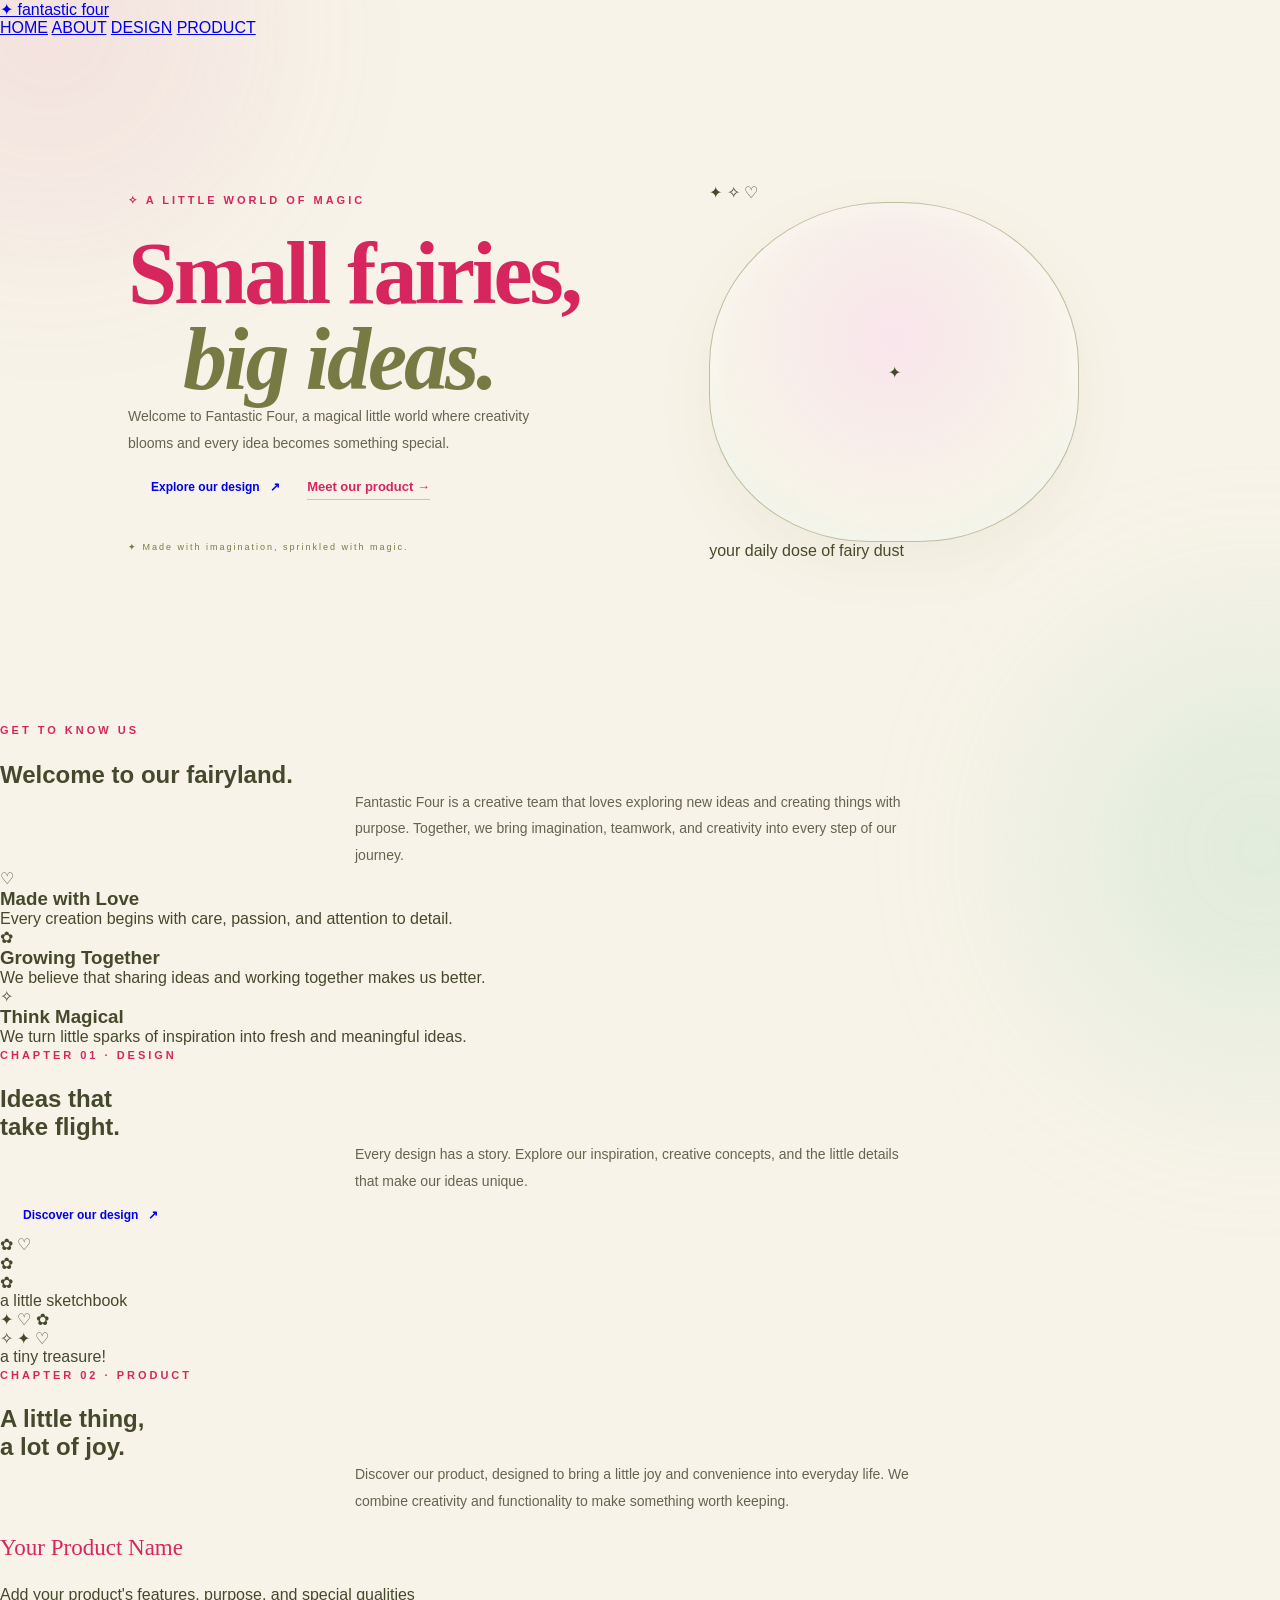
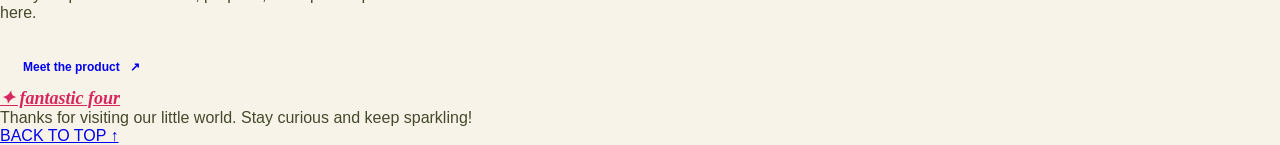
==== index.html @ 1303cf33 "Update index.html" ====
<!DOCTYPE html>
<html lang="en">
<head>
  <meta charset="UTF-8">
  <meta name="viewport" content="width=device-width, initial-scale=1.0">
  <title>Fantastic Four | Home</title>
  <link rel="stylesheet" href="style.css">
</head>
<body>

  <!-- NAVIGATION -->
  <header class="site-header">
    <a class="brand" href="index.html">
      <span class="brand-icon">✦</span>
      fantastic four
    </a>

    <nav class="nav-pills">
      <a class="nav-pill active" href="index.html">HOME</a>
      <a class="nav-pill" href="about.html">ABOUT</a>
      <a class="nav-pill" href="design.html">DESIGN</a>
      <a class="nav-pill" href="product.html">PRODUCT</a>
    </nav>
  </header>

  <main>

    <!-- HOME HERO -->
    <section class="hero section-wrap" id="home">
      <div class="hero-copy">
        <p class="eyebrow">✧ A LITTLE WORLD OF MAGIC</p>

        <h1>Small fairies,<br><span>big ideas.</span></h1>

        <!-- P1: TAGLINE WEBSITE -->
        <p class="hero-description">
          Welcome to Fantastic Four, a magical little world where creativity blooms and every idea becomes something special.
        </p>

        <div class="hero-actions">
          <a class="button button-primary" href="design.html">
            Explore our design <span>↗</span>
          </a>

          <a class="text-link" href="product.html">
            Meet our product →
          </a>
        </div>

        <div class="hero-note">
          <span class="note-sparkle">✦</span>
          Made with imagination, sprinkled with magic.
        </div>
      </div>

      <!-- FAIRY DECORATION -->
      <div class="fairy-stage">
        <span class="floating-star star-a">✦</span>
        <span class="floating-star star-b">✧</span>
        <span class="floating-heart">♡</span>

        <div class="fairy-card">
          <div class="fairy-wings wing-left"></div>
          <div class="fairy-wings wing-right"></div>
          <div class="fairy-hair"></div>

          <div class="fairy-face">
            <span class="eye eye-left"></span>
            <span class="eye eye-right"></span>
            <span class="blush blush-left"></span>
            <span class="blush blush-right"></span>
            <span class="fairy-smile"></span>
          </div>

          <div class="fairy-bangs"></div>
          <div class="fairy-body"></div>
          <div class="fairy-skirt"></div>
          <div class="fairy-legs"></div>
          <div class="fairy-wand"><span>✦</span></div>
        </div>

        <div class="stage-caption">
          <span class="caption-dot"></span>
          your daily dose of fairy dust
        </div>
      </div>
    </section>

    <!-- INTRODUCTION -->
    <section class="intro-section section-wrap">
      <div class="section-heading">
        <p class="eyebrow">GET TO KNOW US</p>
        <h2>Welcome to our <span>fairyland.</span></h2>
      </div>

      <!-- P2: PERKENALAN FANTASTIC FOUR -->
      <p class="section-description">
        Fantastic Four is a creative team that loves exploring new ideas and creating things with purpose. Together, we bring imagination, teamwork, and creativity into every step of our journey.
      </p>

      <div class="value-grid">
        <article class="value-card pink-card">
          <span class="value-icon">♡</span>
          <h3>Made with Love</h3>
          <!-- P3: FILOSOFI LOVE -->
          <p>Every creation begins with care, passion, and attention to detail.</p>
        </article>

        <article class="value-card green-card">
          <span class="value-icon">✿</span>
          <h3>Growing Together</h3>
          <!-- P4: FILOSOFI TEAMWORK -->
          <p>We believe that sharing ideas and working together makes us better.</p>
        </article>

        <article class="value-card olive-card">
          <span class="value-icon">✧</span>
          <h3>Think Magical</h3>
          <!-- P5: FILOSOFI CREATIVITY -->
          <p>We turn little sparks of inspiration into fresh and meaningful ideas.</p>
        </article>
      </div>
    </section>

    <!-- DESIGN PREVIEW -->
    <section class="feature-section section-wrap">
      <div class="feature-copy">
        <p class="eyebrow">CHAPTER 01 · DESIGN</p>
        <h2>Ideas that<br><span>take flight.</span></h2>

        <!-- P6: PENGANTAR DESIGN -->
        <p class="section-description left">
          Every design has a story. Explore our inspiration, creative concepts, and the little details that make our ideas unique.
        </p>

        <a class="button button-outline" href="design.html">
          Discover our design <span>↗</span>
        </a>
      </div>

      <div class="design-art">
        <div class="art-paper">
          <span class="paper-sticker sticker-one">✿</span>
          <span class="paper-sticker sticker-two">♡</span>
          <div class="design-sun"></div>
          <div class="design-flower flower-one">✿</div>
          <div class="design-flower flower-two">✿</div>
          <div class="design-ribbon">a little sketchbook</div>
          <div class="design-lines"><i></i><i></i><i></i></div>
        </div>
      </div>
    </section>

    <!-- PRODUCT PREVIEW -->
    <section class="product-section section-wrap">
      <div class="product-art">
        <div class="product-halo"></div>
        <div class="product-charm">
          <div class="charm-ring"></div>
          <div class="charm-loop"></div>
          <div class="charm-body">
            <span class="charm-star">✦</span>
            <span class="charm-face">♡</span>
            <span class="charm-flower">✿</span>
          </div>
        </div>
        <span class="product-sparkle sparkle-one">✧</span>
        <span class="product-sparkle sparkle-two">✦</span>
        <span class="product-sparkle sparkle-three">♡</span>
        <div class="product-tag">a tiny treasure!</div>
      </div>

      <div class="product-copy">
        <p class="eyebrow">CHAPTER 02 · PRODUCT</p>
        <h2>A little thing,<br><span>a lot of joy.</span></h2>

        <!-- P7: PENGANTAR PRODUK -->
        <p class="section-description left">
          Discover our product, designed to bring a little joy and convenience into everyday life. We combine creativity and functionality to make something worth keeping.
        </p>

        <!-- GANTI DENGAN NAMA PRODUK -->
        <div class="product-name">Your Product Name</div>

        <!-- P8: DESKRIPSI SINGKAT PRODUK -->
        <p class="product-details">
          Add your product's features, purpose, and special qualities here.
        </p>

        <a class="button button-primary" href="product.html">
          Meet the product <span>↗</span>
        </a>
      </div>
    </section>

  </main>

  <!-- FOOTER -->
  <footer class="site-footer">
    <a class="footer-brand" href="index.html">✦ fantastic four</a>

    <!-- P9: KALIMAT PENUTUP -->
    <p>Thanks for visiting our little world. Stay curious and keep sparkling!</p>

    <a class="back-to-top" href="#home">BACK TO TOP ↑</a>
  </footer>

</body>
</html>
---- style.css ----
/* =========================================
   FANTASTIC FOUR - FAIRYCORE WEBSITE
   ========================================= */

/* COLOR PALETTE */

:root {
    --amaranth: #D7265E;
    --thulian-pink: #DE6FA1;
    --brook-green: #ACDCC0;
    --chalk: #F7F3E8;
    --pomelo-olive: #777B43;

    --dark-olive: #45492C;
    --soft-pink: #F9E5EC;
    --white: #FFFCF7;
}


/* RESET */

* {
    margin: 0;
    padding: 0;
    box-sizing: border-box;
}

html {
    scroll-behavior: smooth;
    scroll-padding-top: 25px;
}

body {
    min-height: 100vh;
    background: var(--chalk);
    color: var(--dark-olive);
    font-family: "DM Sans", sans-serif;
    overflow-x: hidden;
    position: relative;
}


/* BACKGROUND */

body::before {
    content: "";
    position: fixed;
    width: 380px;
    height: 380px;
    top: -160px;
    left: -140px;
    border-radius: 50%;
    background: var(--thulian-pink);
    opacity: 0.13;
    filter: blur(100px);
    pointer-events: none;
    z-index: -1;
}

body::after {
    content: "";
    position: fixed;
    width: 400px;
    height: 400px;
    right: -180px;
    bottom: -150px;
    border-radius: 50%;
    background: var(--brook-green);
    opacity: 0.3;
    filter: blur(100px);
    pointer-events: none;
    z-index: -1;
}


/* FLOATING SPARKLES */

.sparkle {
    position: fixed;
    color: var(--thulian-pink);
    pointer-events: none;
    z-index: 0;
    animation: twinkle 3s ease-in-out infinite;
}

.sparkle-1 {
    top: 25%;
    left: 4%;
    font-size: 30px;
}

.sparkle-2 {
    top: 65%;
    right: 5%;
    font-size: 24px;
    animation-delay: 1s;
}

.sparkle-3 {
    top: 15%;
    right: 12%;
    font-size: 19px;
    animation-delay: 1.5s;
}

.sparkle-4 {
    bottom: 12%;
    left: 8%;
    font-size: 25px;
    animation-delay: 0.5s;
}

@keyframes twinkle {
    0%, 100% {
        opacity: 0.4;
        transform: scale(0.85) rotate(0deg);
    }

    50% {
        opacity: 1;
        transform: scale(1.15) rotate(15deg);
    }
}


/* NAVIGATION BAR */

.navbar {
    position: relative;
    z-index: 5;
    display: flex;
    align-items: center;
    justify-content: space-between;
    gap: 25px;
    padding: 25px 7%;
}

.logo {
    display: flex;
    align-items: center;
    gap: 9px;
    color: var(--amaranth);
    text-decoration: none;
    font-family: "Playfair Display", serif;
    font-size: 22px;
    font-weight: 700;
    font-style: italic;
    white-space: nowrap;
}

.logo-fairy {
    font-size: 29px;
    transition: transform 0.3s ease;
}

.logo:hover .logo-fairy {
    transform: translateY(-4px) rotate(-10deg);
}

.logo-star {
    color: var(--pomelo-olive);
    font-size: 14px;
}

.nav-menu {
    display: flex;
    align-items: center;
    justify-content: center;
    gap: 5px;
    padding: 6px;
    border: 1px solid #777B4370;
    border-radius: 100px;
    background: #FFFCF7CC;
    backdrop-filter: blur(12px);
}

.nav-btn {
    padding: 11px 22px;
    border-radius: 100px;
    text-decoration: none;
    color: var(--dark-olive);
    font-size: 13px;
    font-weight: 500;
    transition: all 0.3s ease;
}

.nav-btn:hover,
.nav-btn.active {
    color: var(--white);
    background: var(--amaranth);
    box-shadow: 0 5px 15px #D7265E25;
}


/* HOME HERO */

.hero {
    min-height: 76vh;
    display: grid;
    grid-template-columns: 1.1fr 0.9fr;
    align-items: center;
    gap: 40px;
    padding: 65px 10% 80px;
    position: relative;
    z-index: 1;
}

.hero-content {
    max-width: 590px;
    animation: fade-up 0.9s ease both;
}

@keyframes fade-up {
    from {
        opacity: 0;
        transform: translateY(20px);
    }

    to {
        opacity: 1;
        transform: translateY(0);
    }
}

.eyebrow {
    color: var(--amaranth);
    font-size: 11px;
    font-weight: 600;
    letter-spacing: 3px;
    line-height: 1.8;
    margin-bottom: 20px;
}

.hero h1 {
    font-family: "Playfair Display", serif;
    font-size: clamp(48px, 7vw, 88px);
    line-height: 0.98;
    letter-spacing: -3px;
    font-weight: 700;
    color: var(--amaranth);
}

.hero h1 span {
    display: block;
    color: var(--pomelo-olive);
    font-style: italic;
    margin-left: 55px;
}

.divider {
    display: flex;
    align-items: center;
    gap: 12px;
    color: var(--thulian-pink);
    margin: 25px 0 20px;
    font-size: 20px;
}

.divider span {
    color: #777B4360;
    font-size: 13px;
}

.hero-description {
    max-width: 410px;
    font-size: 14px;
    line-height: 1.9;
    color: #66634F;
}

.hero-buttons {
    display: flex;
    flex-wrap: wrap;
    gap: 12px;
    margin-top: 27px;
}

.button {
    display: inline-flex;
    align-items: center;
    justify-content: center;
    gap: 10px;
    padding: 13px 23px;
    border-radius: 100px;
    text-decoration: none;
    font-size: 12px;
    font-weight: 600;
    transition: all 0.3s ease;
}

.button:hover {
    transform: translateY(-3px);
}

.primary {
    background: var(--amaranth);
    color: white;
    box-shadow: 0 6px 18px #D7265E20;
}

.primary:hover {
    background: #B91E4E;
    box-shadow: 0 8px 22px #D7265E35;
}

.secondary {
    border: 1px solid var(--pomelo-olive);
    color: var(--pomelo-olive);
    background: #FFFFFF70;
}

.secondary:hover {
    background: var(--brook-green);
    border-color: var(--brook-green);
}

.hero-note {
    margin-top: 35px;
    color: var(--pomelo-olive);
    font-size: 9px;
    letter-spacing: 2px;
}


/* FAIRY ART CARD */

.hero-art {
    display: flex;
    align-items: center;
    justify-content: center;
    min-height: 400px;
    position: relative;
    animation: fade-up 1.2s ease both;
}

.fairy-card {
    width: min(100%, 370px);
    min-height: 340px;
    position: relative;
    display: flex;
    flex-direction: column;
    align-items: center;
    justify-content: center;
    border-radius: 48% 48% 43% 43%;
    border: 1px solid #777B4370;
    background:
        radial-gradient(
            circle at 50% 40%,
            #F9E5EC 0%,
            #F7F3E8 65%,
            #ACDCC055 100%
        );
    box-shadow:
        0 20px 60px #777B4310,
        inset 0 0 30px #FFFFFF80;
}

.orbit {
    position: absolute;
    border: 1px solid #DE6FA170;
    border-radius: 50%;
    pointer-events: none;
}

.orbit-1 {
    width: 390px;
    height: 390px;
    transform: rotate(-25deg);
}

.orbit-2 {
    width: 320px;
    height: 410px;
    transform: rotate(35deg);
    border-color: #777B4350;
}

.fairy-character {
    font-size: clamp(95px, 13vw, 145px);
    line-height: 1.4;
    filter: drop-shadow(0 10px 12px #D7265E20);
    animation: float 4s ease-in-out infinite;
    z-index: 1;
}

@keyframes float {
    0%, 100% {
        transform: translateY(0) rotate(-3deg);
    }

    50% {
        transform: translateY(-12px) rotate(3deg);
    }
}

.art-star {
    position: absolute;
    color: var(--amaranth);
}

.star-1 {
    top: 20%;
    left: 20%;
    font-size: 30px;
}

.star-2 {
    top: 25%;
    right: 18%;
    font-size: 24px;
}

.star-3 {
    bottom: 29%;
    right: 20%;
    font-size: 18px;
}

.art-caption {
    margin-top: 4px;
    font-size: 9px;
    letter-spacing: 3px;
    color: var(--pomelo-olive);
}

.emblem-caption {
    font-family: "Playfair Display", serif;
}

.floating-tag {
    position: absolute;
    z-index: 2;
    padding: 12px 17px;
    border-radius: 100px;
    background: var(--white);
    border: 1px solid #777B4330;
    color: var(--pomelo-olive);
    font-size: 11px;
    box-shadow: 0 8px 24px #777B4310;
}

.tag-1 {
    top: 13%;
    right: -1%;
    transform: rotate(6deg);
}

.tag-2 {
    bottom: 12%;
    left: -2%;
    transform: rotate(-5deg);
}


/* WELCOME SECTION */

.welcome-section {
    max-width: 800px;
    margin: 0 auto;
    padding: 60px 25px 100px;
    text-align: center;
    position: relative;
    z-index: 1;
}

.welcome-section .eyebrow {
    margin-bottom: 12px;
}

.welcome-section h2,
.popup-card h2 {
    font-family: "Playfair Display", serif;
    font-size: clamp(30px, 5vw, 43px);
    line-height: 1.25;
    color: var(--dark-olive);
    margin-bottom: 18px;
}

.welcome-section h2 span,
.popup-card h2 span {
    color: var(--amaranth);
    font-style: italic;
}

.section-description {
    max-width: 570px;
    margin: 0 auto;
    color: #66634F;
    font-size: 14px;
    line-height: 1.9;
}

.text-link {
    display: inline-block;
    margin-top: 23px;
    text-decoration: none;
    color: var(--amaranth);
    font-size: 13px;
    font-weight: 600;
    border-bottom: 1px solid #D7265E50;
    padding-bottom: 5px;
}


/* POPUP OVERLAY */

.popup {
    position: fixed;
    inset: 0;
    z-index: 20;
    display: flex;
    justify-content: center;
    align-items: center;
    padding: 20px;
    overflow-y: auto;

    background: #45492C80;
    backdrop-filter: blur(8px);

    opacity: 0;
    visibility: hidden;
    pointer-events: none;

    transition:
        opacity 0.3s ease,
        visibility 0.3s ease;
}

.popup:target {
    opacity: 1;
    visibility: visible;
    pointer-events: auto;
}

.popup-card {
    width: 100%;
    max-width: 550px;
    max-height: 88vh;
    overflow-y: auto;

    padding: 38px;
    position: relative;
    text-align: center;

    border-radius: 25px;
    border: 1px solid #D7265E70;

    background:
        radial-gradient(
            circle at top right,
            #F9E5EC,
            transparent 55%
        ),
        var(--chalk);

    box-shadow: 0 25px 80px #00000020;

    transform: translateY(20px) scale(0.97);
    transition: transform 0.3s ease;
}

.popup:target .popup-card {
    transform: translateY(0) scale(1);
}

.close-btn {
    position: sticky;
    float: right;
    top: 0;
    margin-top: -10px;
    margin-right: -10px;
    width: 35px;
    height: 35px;
    display: grid;
    place-items: center;

    border-radius: 50%;
    background: #FFFFFFB0;
    color: var(--amaranth);
    text-decoration: none;
    font-size: 25px;
    line-height: 1;
}

.close-btn:hover {
    background: var(--amaranth);
    color: white;
}

.popup-decoration {
    clear: both;
    color: var(--thulian-pink);
    font-size: 25px;
    margin-bottom: 18px;
}

.popup-card .eyebrow {
    margin-bottom: 10px;
    font-size: 10px;
}

.popup-card h2 {
    margin-bottom: 15px;
}

.popup-description {
    max-width: 420px;
    margin: 0 auto 25px;
    color: #66634F;
    font-size: 13px;
    line-height: 1.9;
}


/* IMAGE PLACEHOLDERS */

.image-placeholder,
.product-image {
    min-height: 180px;
    display: flex;
    flex-direction: column;
    align-items: center;
    justify-content: center;
    gap: 8px;

    margin: 22px 0;
    padding: 25px;

    border: 1px dashed #777B4380;
    border-radius: 18px;

    background:
        radial-gradient(
            circle at 50% 40%,
            #F9E5EC,
            #ACDCC055
        );

    color: var(--pomelo-olive);
}

.image-placeholder > span {
    font-size: 45px;
}

.image-placeholder p,
.product-image p {
    font-size: 13px;
    font-weight: 600;
}

.image-placeholder small,
.product-image small {
    max-width: 300px;
    font-size: 11px;
    line-height: 1.7;
}

.product-image {
    background:
        radial-gradient(
            circle at 50% 40%,
            #F9E5EC,
            #FFFFFF80
        );
    border-color: #DE6FA180;
}

.product-emoji {
    font-size: 65px;
}


/* DESIGN DESCRIPTION CARD */

.info-card {
    padding: 20px;
    border-radius: 16px;
    background: #ACDCC040;
    border: 1px solid #ACDCC080;
    text-align: left;
    margin-bottom: 25px;
}

.info-card h3 {
    color: var(--pomelo-olive);
    font-family: "Playfair Display", serif;
    font-size: 19px;
    margin-bottom: 10px;
}

.info-card p {
    color: #66634F;
    font-size: 13px;
    line-height: 1.9;
}

.back-button {
    margin-top: 5px;
}


/* PRODUCT DETAILS */

.product-popup {
    border-color: #777B4370;
}

.product-name {
    font-family: "Playfair Display", serif;
    color: var(--amaranth);
    font-size: 23px;
    margin: 20px 0 10px;
}

.product-description {
    max-width: 420px;
    margin: 0 auto 25px;
    color: #66634F;
    font-size: 13px;
    line-height: 1.9;
}

.product-details {
    display: grid;
    grid-template-columns: repeat(3, 1fr);
    gap: 10px;
    margin: 25px 0;
}

.product-details > div {
    padding: 15px 8px;
    background: #ACDCC040;
    border-radius: 14px;
}

.product-details span {
    color: var(--amaranth);
    font-size: 22px;
}

.product-details p {
    margin-top: 8px;
    font-size: 10px;
    color: var(--dark-olive);
}


/* FOOTER */

.footer {
    position: relative;
    z-index: 1;
    border-top: 1px solid #777B4330;
    padding: 28px 20px;
    text-align: center;
    background: #FFFCF750;
}

.footer-brand {
    font-family: "Playfair Display", serif;
    font-weight: 700;
    font-style: italic;
    color: var(--amaranth);
    font-size: 18px;
}

.footer > p {
    color: var(--pomelo-olive);
    font-size: 12px;
    margin-top: 8px;
}

.copyright {
    display: block;
    margin-top: 18px;
    color: #777B43A0;
    font-size: 9px;
    letter-spacing: 1.5px;
}


/* RESPONSIVE FOR MOBILE */

@media (max-width: 850px) {
    .navbar {
        flex-direction: column;
        padding: 22px 5%;
        gap: 20px;
    }

    .nav-menu {
        max-width: 100%;
    }

    .nav-btn {
        padding: 10px 17px;
        font-size: 12px;
    }

    .hero {
        grid-template-columns: 1fr;
        padding: 45px 7% 65px;
        gap: 20px;
    }

    .hero-content {
        margin: 0 auto;
        text-align: center;
    }

    .hero h1 span {
        margin-left: 0;
    }

    .divider,
    .hero-buttons {
        justify-content: center;
    }

    .hero-description {
        margin: 0 auto;
    }

    .hero-note {
        font-size: 8px;
    }

    .hero-art {
        min-height: 380px;
        margin-top: 10px;
    }

    .fairy-card {
        width: 300px;
        min-height: 300px;
    }

    .orbit-1 {
        width: 320px;
        height: 320px;
    }

    .orbit-2 {
        width: 260px;
        height: 350px;
    }

    .tag-1 {
        right: 0;
    }

    .tag-2 {
        left: 0;
    }
}

@media (max-width: 480px) {
    .logo {
        font-size: 20px;
    }

    .nav-menu {
        gap: 0;
        padding: 5px;
    }

    .nav-btn {
        padding: 10px 14px;
        font-size: 11px;
    }

    .hero {
        padding-top: 35px;
    }

    .hero h1 {
        font-size: 48px;
        letter-spacing: -2px;
    }

    .hero-description {
        font-size: 13px;
    }

    .hero-art {
        min-height: 330px;
    }

    .fairy-card {
        width: 255px;
        min-height: 265px;
    }

    .orbit-1 {
        width: 275px;
        height: 275px;
    }

    .orbit-2 {
        width: 225px;
        height: 310px;
    }

    .fairy-character {
        font-size: 100px;
    }

    .floating-tag {
        font-size: 9px;
        padding: 10px 12px;
    }

    .welcome-section {
        padding: 45px 22px 70px;
    }

    .popup {
        padding: 12px;
    }

    .popup-card {
        padding: 30px 20px;
        border-radius: 20px;
    }

    .popup-card h2 {
        font-size: 30px;
    }

    .product-details {
        gap: 6px;
    }

    .product-details p {
        font-size: 9px;
    }
}

@media (prefers-reduced-motion: reduce) {
    *,
    *::before,
    *::after {
        animation-duration: 0.01ms !important;
        animation-iteration-count: 1 !important;
        scroll-behavior: auto !important;
        transition-duration: 0.01ms !important;
    }
}
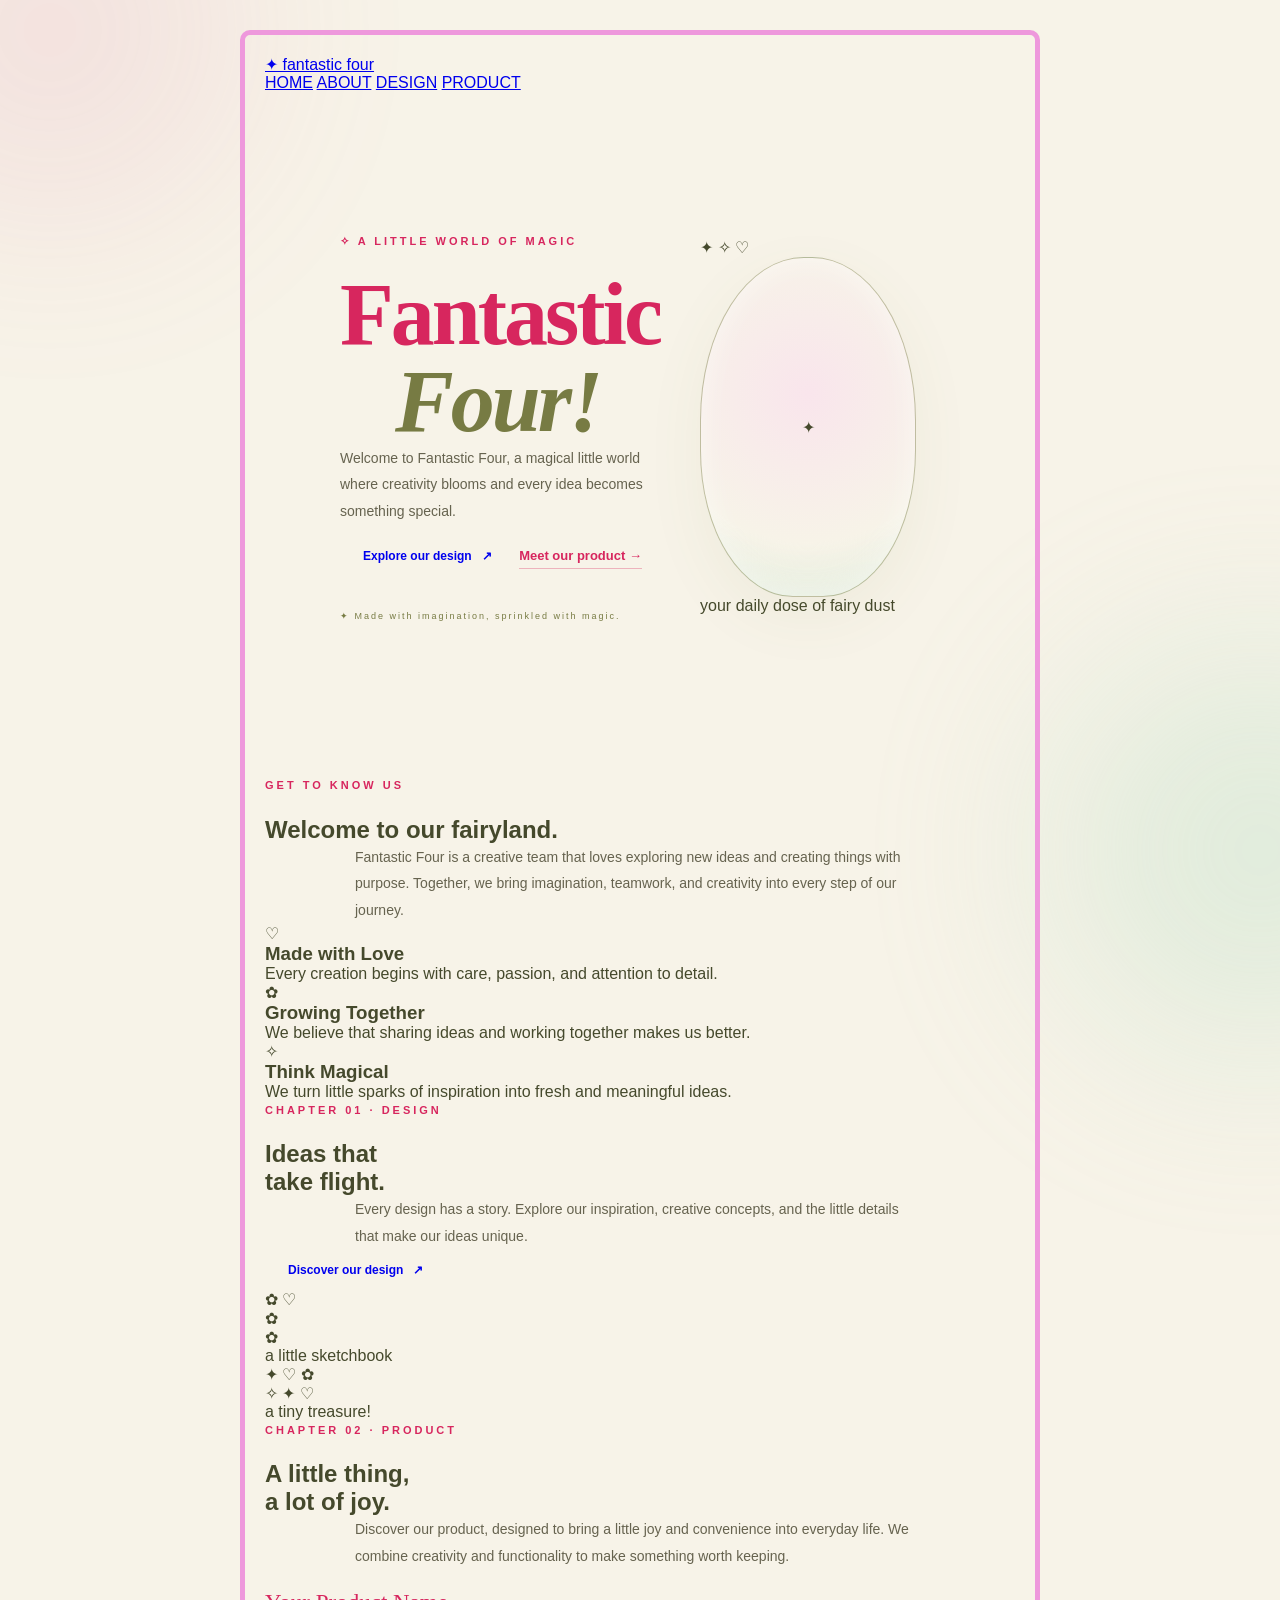
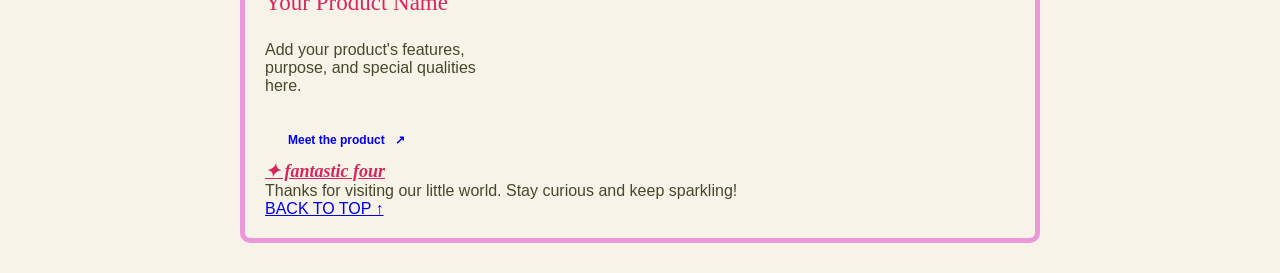
==== commit 1039b6f3: "Update index.html" ====
--- a/index.html
+++ b/index.html
@@ -3,9 +3,9 @@
 <head>
   <meta charset="UTF-8">
   <meta name="viewport" content="width=device-width, initial-scale=1.0">
-  <title>Fantastic Four | Home</title>
   <link rel="stylesheet" href="style.css">
 </head>
+  <div class="container">
 <body>
 
   <!-- NAVIGATION -->
@@ -30,7 +30,7 @@
       <div class="hero-copy">
         <p class="eyebrow">✧ A LITTLE WORLD OF MAGIC</p>
 
-        <h1>Small fairies,<br><span>big ideas.</span></h1>
+        <h1>Fantastic<br><span>Four!</span></h1>
 
         <!-- P1: TAGLINE WEBSITE -->
         <p class="hero-description">
@@ -206,4 +206,5 @@
   </footer>
 
 </body>
+  </div>
 </html>
--- a/style.css
+++ b/style.css
@@ -71,7 +71,13 @@
     pointer-events: none;
     z-index: -1;
 }
-
+.container{
+   max-width: 800px;
+   margin: 30px auto;
+   border: 5px solid #EE98DC;
+   border-radius: 10px;
+   padding: 20px;
+}
 
 /* FLOATING SPARKLES */
 
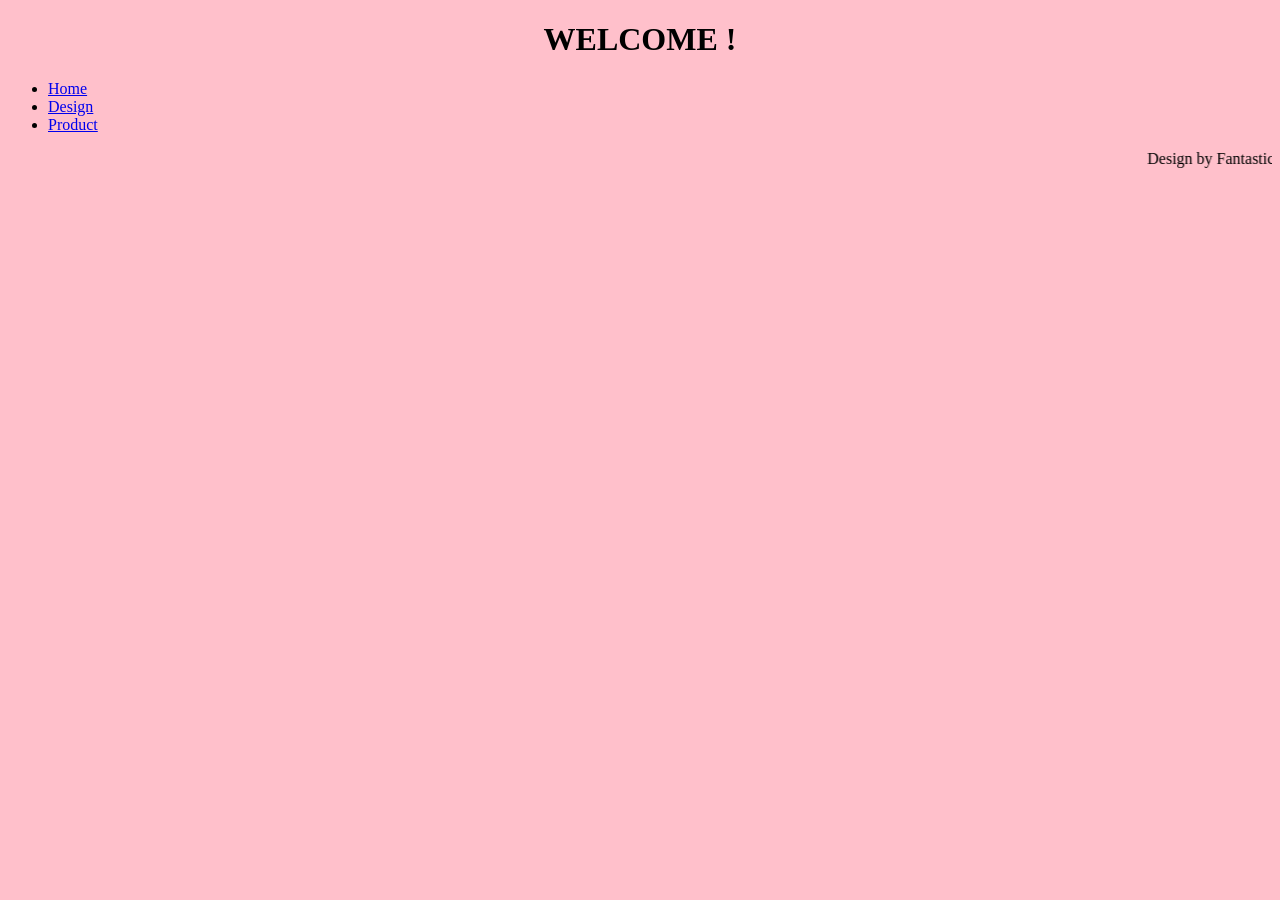
==== commit 7b16a69a: "Update index.html" ====
--- a/index.html
+++ b/index.html
@@ -1,210 +1,20 @@
 <!DOCTYPE html>
 <html lang="en">
-<head>
-  <meta charset="UTF-8">
-  <meta name="viewport" content="width=device-width, initial-scale=1.0">
-  <link rel="stylesheet" href="style.css">
-</head>
-  <div class="container">
-<body>
+  <head>
+    <meta charset="UTF-8">
+    <link rel="stylesheet" href="./style.css">
+    <meta name="viewport" content="width=device-width, initial-scale=1.0">
+    <title>Pen</title>
+  </head>
+  <body>
+    <h1> WELCOME ! </h1>
+     <ul>
+      <li><a href="index.html">Home</a></li>
+       <li><a href="design.html">Design</a></li>
+       <li><a href="about.html">Product</a></li>
+    </ul>
+  
 
-  <!-- NAVIGATION -->
-  <header class="site-header">
-    <a class="brand" href="index.html">
-      <span class="brand-icon">✦</span>
-      fantastic four
-    </a>
-
-    <nav class="nav-pills">
-      <a class="nav-pill active" href="index.html">HOME</a>
-      <a class="nav-pill" href="about.html">ABOUT</a>
-      <a class="nav-pill" href="design.html">DESIGN</a>
-      <a class="nav-pill" href="product.html">PRODUCT</a>
-    </nav>
-  </header>
-
-  <main>
-
-    <!-- HOME HERO -->
-    <section class="hero section-wrap" id="home">
-      <div class="hero-copy">
-        <p class="eyebrow">✧ A LITTLE WORLD OF MAGIC</p>
-
-        <h1>Fantastic<br><span>Four!</span></h1>
-
-        <!-- P1: TAGLINE WEBSITE -->
-        <p class="hero-description">
-          Welcome to Fantastic Four, a magical little world where creativity blooms and every idea becomes something special.
-        </p>
-
-        <div class="hero-actions">
-          <a class="button button-primary" href="design.html">
-            Explore our design <span>↗</span>
-          </a>
-
-          <a class="text-link" href="product.html">
-            Meet our product →
-          </a>
-        </div>
-
-        <div class="hero-note">
-          <span class="note-sparkle">✦</span>
-          Made with imagination, sprinkled with magic.
-        </div>
-      </div>
-
-      <!-- FAIRY DECORATION -->
-      <div class="fairy-stage">
-        <span class="floating-star star-a">✦</span>
-        <span class="floating-star star-b">✧</span>
-        <span class="floating-heart">♡</span>
-
-        <div class="fairy-card">
-          <div class="fairy-wings wing-left"></div>
-          <div class="fairy-wings wing-right"></div>
-          <div class="fairy-hair"></div>
-
-          <div class="fairy-face">
-            <span class="eye eye-left"></span>
-            <span class="eye eye-right"></span>
-            <span class="blush blush-left"></span>
-            <span class="blush blush-right"></span>
-            <span class="fairy-smile"></span>
-          </div>
-
-          <div class="fairy-bangs"></div>
-          <div class="fairy-body"></div>
-          <div class="fairy-skirt"></div>
-          <div class="fairy-legs"></div>
-          <div class="fairy-wand"><span>✦</span></div>
-        </div>
-
-        <div class="stage-caption">
-          <span class="caption-dot"></span>
-          your daily dose of fairy dust
-        </div>
-      </div>
-    </section>
-
-    <!-- INTRODUCTION -->
-    <section class="intro-section section-wrap">
-      <div class="section-heading">
-        <p class="eyebrow">GET TO KNOW US</p>
-        <h2>Welcome to our <span>fairyland.</span></h2>
-      </div>
-
-      <!-- P2: PERKENALAN FANTASTIC FOUR -->
-      <p class="section-description">
-        Fantastic Four is a creative team that loves exploring new ideas and creating things with purpose. Together, we bring imagination, teamwork, and creativity into every step of our journey.
-      </p>
-
-      <div class="value-grid">
-        <article class="value-card pink-card">
-          <span class="value-icon">♡</span>
-          <h3>Made with Love</h3>
-          <!-- P3: FILOSOFI LOVE -->
-          <p>Every creation begins with care, passion, and attention to detail.</p>
-        </article>
-
-        <article class="value-card green-card">
-          <span class="value-icon">✿</span>
-          <h3>Growing Together</h3>
-          <!-- P4: FILOSOFI TEAMWORK -->
-          <p>We believe that sharing ideas and working together makes us better.</p>
-        </article>
-
-        <article class="value-card olive-card">
-          <span class="value-icon">✧</span>
-          <h3>Think Magical</h3>
-          <!-- P5: FILOSOFI CREATIVITY -->
-          <p>We turn little sparks of inspiration into fresh and meaningful ideas.</p>
-        </article>
-      </div>
-    </section>
-
-    <!-- DESIGN PREVIEW -->
-    <section class="feature-section section-wrap">
-      <div class="feature-copy">
-        <p class="eyebrow">CHAPTER 01 · DESIGN</p>
-        <h2>Ideas that<br><span>take flight.</span></h2>
-
-        <!-- P6: PENGANTAR DESIGN -->
-        <p class="section-description left">
-          Every design has a story. Explore our inspiration, creative concepts, and the little details that make our ideas unique.
-        </p>
-
-        <a class="button button-outline" href="design.html">
-          Discover our design <span>↗</span>
-        </a>
-      </div>
-
-      <div class="design-art">
-        <div class="art-paper">
-          <span class="paper-sticker sticker-one">✿</span>
-          <span class="paper-sticker sticker-two">♡</span>
-          <div class="design-sun"></div>
-          <div class="design-flower flower-one">✿</div>
-          <div class="design-flower flower-two">✿</div>
-          <div class="design-ribbon">a little sketchbook</div>
-          <div class="design-lines"><i></i><i></i><i></i></div>
-        </div>
-      </div>
-    </section>
-
-    <!-- PRODUCT PREVIEW -->
-    <section class="product-section section-wrap">
-      <div class="product-art">
-        <div class="product-halo"></div>
-        <div class="product-charm">
-          <div class="charm-ring"></div>
-          <div class="charm-loop"></div>
-          <div class="charm-body">
-            <span class="charm-star">✦</span>
-            <span class="charm-face">♡</span>
-            <span class="charm-flower">✿</span>
-          </div>
-        </div>
-        <span class="product-sparkle sparkle-one">✧</span>
-        <span class="product-sparkle sparkle-two">✦</span>
-        <span class="product-sparkle sparkle-three">♡</span>
-        <div class="product-tag">a tiny treasure!</div>
-      </div>
-
-      <div class="product-copy">
-        <p class="eyebrow">CHAPTER 02 · PRODUCT</p>
-        <h2>A little thing,<br><span>a lot of joy.</span></h2>
-
-        <!-- P7: PENGANTAR PRODUK -->
-        <p class="section-description left">
-          Discover our product, designed to bring a little joy and convenience into everyday life. We combine creativity and functionality to make something worth keeping.
-        </p>
-
-        <!-- GANTI DENGAN NAMA PRODUK -->
-        <div class="product-name">Your Product Name</div>
-
-        <!-- P8: DESKRIPSI SINGKAT PRODUK -->
-        <p class="product-details">
-          Add your product's features, purpose, and special qualities here.
-        </p>
-
-        <a class="button button-primary" href="product.html">
-          Meet the product <span>↗</span>
-        </a>
-      </div>
-    </section>
-
-  </main>
-
-  <!-- FOOTER -->
-  <footer class="site-footer">
-    <a class="footer-brand" href="index.html">✦ fantastic four</a>
-
-    <!-- P9: KALIMAT PENUTUP -->
-    <p>Thanks for visiting our little world. Stay curious and keep sparkling!</p>
-
-    <a class="back-to-top" href="#home">BACK TO TOP ↑</a>
-  </footer>
-
-</body>
-  </div>
+    <marquee>Design by FantasticFour</marquee>
+  </body>
 </html>
--- a/style.css
+++ b/style.css
@@ -1,955 +1,15 @@
-/* =========================================
-   FANTASTIC FOUR - FAIRYCORE WEBSITE
-   ========================================= */
+ul{list-style-type-none;
+  }
 
-/* COLOR PALETTE */
-
-:root {
-    --amaranth: #D7265E;
-    --thulian-pink: #DE6FA1;
-    --brook-green: #ACDCC0;
-    --chalk: #F7F3E8;
-    --pomelo-olive: #777B43;
-
-    --dark-olive: #45492C;
-    --soft-pink: #F9E5EC;
-    --white: #FFFCF7;
-}
-
-
-/* RESET */
-
-* {
-    margin: 0;
-    padding: 0;
-    box-sizing: border-box;
-}
-
-html {
-    scroll-behavior: smooth;
-    scroll-padding-top: 25px;
-}
-
-body {
-    min-height: 100vh;
-    background: var(--chalk);
-    color: var(--dark-olive);
-    font-family: "DM Sans", sans-serif;
-    overflow-x: hidden;
-    position: relative;
-}
-
-
-/* BACKGROUND */
-
-body::before {
-    content: "";
-    position: fixed;
-    width: 380px;
-    height: 380px;
-    top: -160px;
-    left: -140px;
-    border-radius: 50%;
-    background: var(--thulian-pink);
-    opacity: 0.13;
-    filter: blur(100px);
-    pointer-events: none;
-    z-index: -1;
-}
-
-body::after {
-    content: "";
-    position: fixed;
-    width: 400px;
-    height: 400px;
-    right: -180px;
-    bottom: -150px;
-    border-radius: 50%;
-    background: var(--brook-green);
-    opacity: 0.3;
-    filter: blur(100px);
-    pointer-events: none;
-    z-index: -1;
-}
-.container{
-   max-width: 800px;
-   margin: 30px auto;
-   border: 5px solid #EE98DC;
-   border-radius: 10px;
-   padding: 20px;
-}
-
-/* FLOATING SPARKLES */
-
-.sparkle {
-    position: fixed;
-    color: var(--thulian-pink);
-    pointer-events: none;
-    z-index: 0;
-    animation: twinkle 3s ease-in-out infinite;
-}
-
-.sparkle-1 {
-    top: 25%;
-    left: 4%;
-    font-size: 30px;
-}
-
-.sparkle-2 {
-    top: 65%;
-    right: 5%;
-    font-size: 24px;
-    animation-delay: 1s;
-}
-
-.sparkle-3 {
-    top: 15%;
-    right: 12%;
-    font-size: 19px;
-    animation-delay: 1.5s;
-}
-
-.sparkle-4 {
-    bottom: 12%;
-    left: 8%;
-    font-size: 25px;
-    animation-delay: 0.5s;
-}
-
-@keyframes twinkle {
-    0%, 100% {
-        opacity: 0.4;
-        transform: scale(0.85) rotate(0deg);
+body{background-color: pink;
+     border: 3 px solid gray;
+  border-radius: 15 px; 
+     padding:20 px 
     }
 
-    50% {
-        opacity: 1;
-        transform: scale(1.15) rotate(15deg);
+h1{text-align : center ;}
+
+img {display: block;
+  margin: auto;
+  width: 30 %; 
     }
-}
-
-
-/* NAVIGATION BAR */
-
-.navbar {
-    position: relative;
-    z-index: 5;
-    display: flex;
-    align-items: center;
-    justify-content: space-between;
-    gap: 25px;
-    padding: 25px 7%;
-}
-
-.logo {
-    display: flex;
-    align-items: center;
-    gap: 9px;
-    color: var(--amaranth);
-    text-decoration: none;
-    font-family: "Playfair Display", serif;
-    font-size: 22px;
-    font-weight: 700;
-    font-style: italic;
-    white-space: nowrap;
-}
-
-.logo-fairy {
-    font-size: 29px;
-    transition: transform 0.3s ease;
-}
-
-.logo:hover .logo-fairy {
-    transform: translateY(-4px) rotate(-10deg);
-}
-
-.logo-star {
-    color: var(--pomelo-olive);
-    font-size: 14px;
-}
-
-.nav-menu {
-    display: flex;
-    align-items: center;
-    justify-content: center;
-    gap: 5px;
-    padding: 6px;
-    border: 1px solid #777B4370;
-    border-radius: 100px;
-    background: #FFFCF7CC;
-    backdrop-filter: blur(12px);
-}
-
-.nav-btn {
-    padding: 11px 22px;
-    border-radius: 100px;
-    text-decoration: none;
-    color: var(--dark-olive);
-    font-size: 13px;
-    font-weight: 500;
-    transition: all 0.3s ease;
-}
-
-.nav-btn:hover,
-.nav-btn.active {
-    color: var(--white);
-    background: var(--amaranth);
-    box-shadow: 0 5px 15px #D7265E25;
-}
-
-
-/* HOME HERO */
-
-.hero {
-    min-height: 76vh;
-    display: grid;
-    grid-template-columns: 1.1fr 0.9fr;
-    align-items: center;
-    gap: 40px;
-    padding: 65px 10% 80px;
-    position: relative;
-    z-index: 1;
-}
-
-.hero-content {
-    max-width: 590px;
-    animation: fade-up 0.9s ease both;
-}
-
-@keyframes fade-up {
-    from {
-        opacity: 0;
-        transform: translateY(20px);
-    }
-
-    to {
-        opacity: 1;
-        transform: translateY(0);
-    }
-}
-
-.eyebrow {
-    color: var(--amaranth);
-    font-size: 11px;
-    font-weight: 600;
-    letter-spacing: 3px;
-    line-height: 1.8;
-    margin-bottom: 20px;
-}
-
-.hero h1 {
-    font-family: "Playfair Display", serif;
-    font-size: clamp(48px, 7vw, 88px);
-    line-height: 0.98;
-    letter-spacing: -3px;
-    font-weight: 700;
-    color: var(--amaranth);
-}
-
-.hero h1 span {
-    display: block;
-    color: var(--pomelo-olive);
-    font-style: italic;
-    margin-left: 55px;
-}
-
-.divider {
-    display: flex;
-    align-items: center;
-    gap: 12px;
-    color: var(--thulian-pink);
-    margin: 25px 0 20px;
-    font-size: 20px;
-}
-
-.divider span {
-    color: #777B4360;
-    font-size: 13px;
-}
-
-.hero-description {
-    max-width: 410px;
-    font-size: 14px;
-    line-height: 1.9;
-    color: #66634F;
-}
-
-.hero-buttons {
-    display: flex;
-    flex-wrap: wrap;
-    gap: 12px;
-    margin-top: 27px;
-}
-
-.button {
-    display: inline-flex;
-    align-items: center;
-    justify-content: center;
-    gap: 10px;
-    padding: 13px 23px;
-    border-radius: 100px;
-    text-decoration: none;
-    font-size: 12px;
-    font-weight: 600;
-    transition: all 0.3s ease;
-}
-
-.button:hover {
-    transform: translateY(-3px);
-}
-
-.primary {
-    background: var(--amaranth);
-    color: white;
-    box-shadow: 0 6px 18px #D7265E20;
-}
-
-.primary:hover {
-    background: #B91E4E;
-    box-shadow: 0 8px 22px #D7265E35;
-}
-
-.secondary {
-    border: 1px solid var(--pomelo-olive);
-    color: var(--pomelo-olive);
-    background: #FFFFFF70;
-}
-
-.secondary:hover {
-    background: var(--brook-green);
-    border-color: var(--brook-green);
-}
-
-.hero-note {
-    margin-top: 35px;
-    color: var(--pomelo-olive);
-    font-size: 9px;
-    letter-spacing: 2px;
-}
-
-
-/* FAIRY ART CARD */
-
-.hero-art {
-    display: flex;
-    align-items: center;
-    justify-content: center;
-    min-height: 400px;
-    position: relative;
-    animation: fade-up 1.2s ease both;
-}
-
-.fairy-card {
-    width: min(100%, 370px);
-    min-height: 340px;
-    position: relative;
-    display: flex;
-    flex-direction: column;
-    align-items: center;
-    justify-content: center;
-    border-radius: 48% 48% 43% 43%;
-    border: 1px solid #777B4370;
-    background:
-        radial-gradient(
-            circle at 50% 40%,
-            #F9E5EC 0%,
-            #F7F3E8 65%,
-            #ACDCC055 100%
-        );
-    box-shadow:
-        0 20px 60px #777B4310,
-        inset 0 0 30px #FFFFFF80;
-}
-
-.orbit {
-    position: absolute;
-    border: 1px solid #DE6FA170;
-    border-radius: 50%;
-    pointer-events: none;
-}
-
-.orbit-1 {
-    width: 390px;
-    height: 390px;
-    transform: rotate(-25deg);
-}
-
-.orbit-2 {
-    width: 320px;
-    height: 410px;
-    transform: rotate(35deg);
-    border-color: #777B4350;
-}
-
-.fairy-character {
-    font-size: clamp(95px, 13vw, 145px);
-    line-height: 1.4;
-    filter: drop-shadow(0 10px 12px #D7265E20);
-    animation: float 4s ease-in-out infinite;
-    z-index: 1;
-}
-
-@keyframes float {
-    0%, 100% {
-        transform: translateY(0) rotate(-3deg);
-    }
-
-    50% {
-        transform: translateY(-12px) rotate(3deg);
-    }
-}
-
-.art-star {
-    position: absolute;
-    color: var(--amaranth);
-}
-
-.star-1 {
-    top: 20%;
-    left: 20%;
-    font-size: 30px;
-}
-
-.star-2 {
-    top: 25%;
-    right: 18%;
-    font-size: 24px;
-}
-
-.star-3 {
-    bottom: 29%;
-    right: 20%;
-    font-size: 18px;
-}
-
-.art-caption {
-    margin-top: 4px;
-    font-size: 9px;
-    letter-spacing: 3px;
-    color: var(--pomelo-olive);
-}
-
-.emblem-caption {
-    font-family: "Playfair Display", serif;
-}
-
-.floating-tag {
-    position: absolute;
-    z-index: 2;
-    padding: 12px 17px;
-    border-radius: 100px;
-    background: var(--white);
-    border: 1px solid #777B4330;
-    color: var(--pomelo-olive);
-    font-size: 11px;
-    box-shadow: 0 8px 24px #777B4310;
-}
-
-.tag-1 {
-    top: 13%;
-    right: -1%;
-    transform: rotate(6deg);
-}
-
-.tag-2 {
-    bottom: 12%;
-    left: -2%;
-    transform: rotate(-5deg);
-}
-
-
-/* WELCOME SECTION */
-
-.welcome-section {
-    max-width: 800px;
-    margin: 0 auto;
-    padding: 60px 25px 100px;
-    text-align: center;
-    position: relative;
-    z-index: 1;
-}
-
-.welcome-section .eyebrow {
-    margin-bottom: 12px;
-}
-
-.welcome-section h2,
-.popup-card h2 {
-    font-family: "Playfair Display", serif;
-    font-size: clamp(30px, 5vw, 43px);
-    line-height: 1.25;
-    color: var(--dark-olive);
-    margin-bottom: 18px;
-}
-
-.welcome-section h2 span,
-.popup-card h2 span {
-    color: var(--amaranth);
-    font-style: italic;
-}
-
-.section-description {
-    max-width: 570px;
-    margin: 0 auto;
-    color: #66634F;
-    font-size: 14px;
-    line-height: 1.9;
-}
-
-.text-link {
-    display: inline-block;
-    margin-top: 23px;
-    text-decoration: none;
-    color: var(--amaranth);
-    font-size: 13px;
-    font-weight: 600;
-    border-bottom: 1px solid #D7265E50;
-    padding-bottom: 5px;
-}
-
-
-/* POPUP OVERLAY */
-
-.popup {
-    position: fixed;
-    inset: 0;
-    z-index: 20;
-    display: flex;
-    justify-content: center;
-    align-items: center;
-    padding: 20px;
-    overflow-y: auto;
-
-    background: #45492C80;
-    backdrop-filter: blur(8px);
-
-    opacity: 0;
-    visibility: hidden;
-    pointer-events: none;
-
-    transition:
-        opacity 0.3s ease,
-        visibility 0.3s ease;
-}
-
-.popup:target {
-    opacity: 1;
-    visibility: visible;
-    pointer-events: auto;
-}
-
-.popup-card {
-    width: 100%;
-    max-width: 550px;
-    max-height: 88vh;
-    overflow-y: auto;
-
-    padding: 38px;
-    position: relative;
-    text-align: center;
-
-    border-radius: 25px;
-    border: 1px solid #D7265E70;
-
-    background:
-        radial-gradient(
-            circle at top right,
-            #F9E5EC,
-            transparent 55%
-        ),
-        var(--chalk);
-
-    box-shadow: 0 25px 80px #00000020;
-
-    transform: translateY(20px) scale(0.97);
-    transition: transform 0.3s ease;
-}
-
-.popup:target .popup-card {
-    transform: translateY(0) scale(1);
-}
-
-.close-btn {
-    position: sticky;
-    float: right;
-    top: 0;
-    margin-top: -10px;
-    margin-right: -10px;
-    width: 35px;
-    height: 35px;
-    display: grid;
-    place-items: center;
-
-    border-radius: 50%;
-    background: #FFFFFFB0;
-    color: var(--amaranth);
-    text-decoration: none;
-    font-size: 25px;
-    line-height: 1;
-}
-
-.close-btn:hover {
-    background: var(--amaranth);
-    color: white;
-}
-
-.popup-decoration {
-    clear: both;
-    color: var(--thulian-pink);
-    font-size: 25px;
-    margin-bottom: 18px;
-}
-
-.popup-card .eyebrow {
-    margin-bottom: 10px;
-    font-size: 10px;
-}
-
-.popup-card h2 {
-    margin-bottom: 15px;
-}
-
-.popup-description {
-    max-width: 420px;
-    margin: 0 auto 25px;
-    color: #66634F;
-    font-size: 13px;
-    line-height: 1.9;
-}
-
-
-/* IMAGE PLACEHOLDERS */
-
-.image-placeholder,
-.product-image {
-    min-height: 180px;
-    display: flex;
-    flex-direction: column;
-    align-items: center;
-    justify-content: center;
-    gap: 8px;
-
-    margin: 22px 0;
-    padding: 25px;
-
-    border: 1px dashed #777B4380;
-    border-radius: 18px;
-
-    background:
-        radial-gradient(
-            circle at 50% 40%,
-            #F9E5EC,
-            #ACDCC055
-        );
-
-    color: var(--pomelo-olive);
-}
-
-.image-placeholder > span {
-    font-size: 45px;
-}
-
-.image-placeholder p,
-.product-image p {
-    font-size: 13px;
-    font-weight: 600;
-}
-
-.image-placeholder small,
-.product-image small {
-    max-width: 300px;
-    font-size: 11px;
-    line-height: 1.7;
-}
-
-.product-image {
-    background:
-        radial-gradient(
-            circle at 50% 40%,
-            #F9E5EC,
-            #FFFFFF80
-        );
-    border-color: #DE6FA180;
-}
-
-.product-emoji {
-    font-size: 65px;
-}
-
-
-/* DESIGN DESCRIPTION CARD */
-
-.info-card {
-    padding: 20px;
-    border-radius: 16px;
-    background: #ACDCC040;
-    border: 1px solid #ACDCC080;
-    text-align: left;
-    margin-bottom: 25px;
-}
-
-.info-card h3 {
-    color: var(--pomelo-olive);
-    font-family: "Playfair Display", serif;
-    font-size: 19px;
-    margin-bottom: 10px;
-}
-
-.info-card p {
-    color: #66634F;
-    font-size: 13px;
-    line-height: 1.9;
-}
-
-.back-button {
-    margin-top: 5px;
-}
-
-
-/* PRODUCT DETAILS */
-
-.product-popup {
-    border-color: #777B4370;
-}
-
-.product-name {
-    font-family: "Playfair Display", serif;
-    color: var(--amaranth);
-    font-size: 23px;
-    margin: 20px 0 10px;
-}
-
-.product-description {
-    max-width: 420px;
-    margin: 0 auto 25px;
-    color: #66634F;
-    font-size: 13px;
-    line-height: 1.9;
-}
-
-.product-details {
-    display: grid;
-    grid-template-columns: repeat(3, 1fr);
-    gap: 10px;
-    margin: 25px 0;
-}
-
-.product-details > div {
-    padding: 15px 8px;
-    background: #ACDCC040;
-    border-radius: 14px;
-}
-
-.product-details span {
-    color: var(--amaranth);
-    font-size: 22px;
-}
-
-.product-details p {
-    margin-top: 8px;
-    font-size: 10px;
-    color: var(--dark-olive);
-}
-
-
-/* FOOTER */
-
-.footer {
-    position: relative;
-    z-index: 1;
-    border-top: 1px solid #777B4330;
-    padding: 28px 20px;
-    text-align: center;
-    background: #FFFCF750;
-}
-
-.footer-brand {
-    font-family: "Playfair Display", serif;
-    font-weight: 700;
-    font-style: italic;
-    color: var(--amaranth);
-    font-size: 18px;
-}
-
-.footer > p {
-    color: var(--pomelo-olive);
-    font-size: 12px;
-    margin-top: 8px;
-}
-
-.copyright {
-    display: block;
-    margin-top: 18px;
-    color: #777B43A0;
-    font-size: 9px;
-    letter-spacing: 1.5px;
-}
-
-
-/* RESPONSIVE FOR MOBILE */
-
-@media (max-width: 850px) {
-    .navbar {
-        flex-direction: column;
-        padding: 22px 5%;
-        gap: 20px;
-    }
-
-    .nav-menu {
-        max-width: 100%;
-    }
-
-    .nav-btn {
-        padding: 10px 17px;
-        font-size: 12px;
-    }
-
-    .hero {
-        grid-template-columns: 1fr;
-        padding: 45px 7% 65px;
-        gap: 20px;
-    }
-
-    .hero-content {
-        margin: 0 auto;
-        text-align: center;
-    }
-
-    .hero h1 span {
-        margin-left: 0;
-    }
-
-    .divider,
-    .hero-buttons {
-        justify-content: center;
-    }
-
-    .hero-description {
-        margin: 0 auto;
-    }
-
-    .hero-note {
-        font-size: 8px;
-    }
-
-    .hero-art {
-        min-height: 380px;
-        margin-top: 10px;
-    }
-
-    .fairy-card {
-        width: 300px;
-        min-height: 300px;
-    }
-
-    .orbit-1 {
-        width: 320px;
-        height: 320px;
-    }
-
-    .orbit-2 {
-        width: 260px;
-        height: 350px;
-    }
-
-    .tag-1 {
-        right: 0;
-    }
-
-    .tag-2 {
-        left: 0;
-    }
-}
-
-@media (max-width: 480px) {
-    .logo {
-        font-size: 20px;
-    }
-
-    .nav-menu {
-        gap: 0;
-        padding: 5px;
-    }
-
-    .nav-btn {
-        padding: 10px 14px;
-        font-size: 11px;
-    }
-
-    .hero {
-        padding-top: 35px;
-    }
-
-    .hero h1 {
-        font-size: 48px;
-        letter-spacing: -2px;
-    }
-
-    .hero-description {
-        font-size: 13px;
-    }
-
-    .hero-art {
-        min-height: 330px;
-    }
-
-    .fairy-card {
-        width: 255px;
-        min-height: 265px;
-    }
-
-    .orbit-1 {
-        width: 275px;
-        height: 275px;
-    }
-
-    .orbit-2 {
-        width: 225px;
-        height: 310px;
-    }
-
-    .fairy-character {
-        font-size: 100px;
-    }
-
-    .floating-tag {
-        font-size: 9px;
-        padding: 10px 12px;
-    }
-
-    .welcome-section {
-        padding: 45px 22px 70px;
-    }
-
-    .popup {
-        padding: 12px;
-    }
-
-    .popup-card {
-        padding: 30px 20px;
-        border-radius: 20px;
-    }
-
-    .popup-card h2 {
-        font-size: 30px;
-    }
-
-    .product-details {
-        gap: 6px;
-    }
-
-    .product-details p {
-        font-size: 9px;
-    }
-}
-
-@media (prefers-reduced-motion: reduce) {
-    *,
-    *::before,
-    *::after {
-        animation-duration: 0.01ms !important;
-        animation-iteration-count: 1 !important;
-        scroll-behavior: auto !important;
-        transition-duration: 0.01ms !important;
-    }
-}
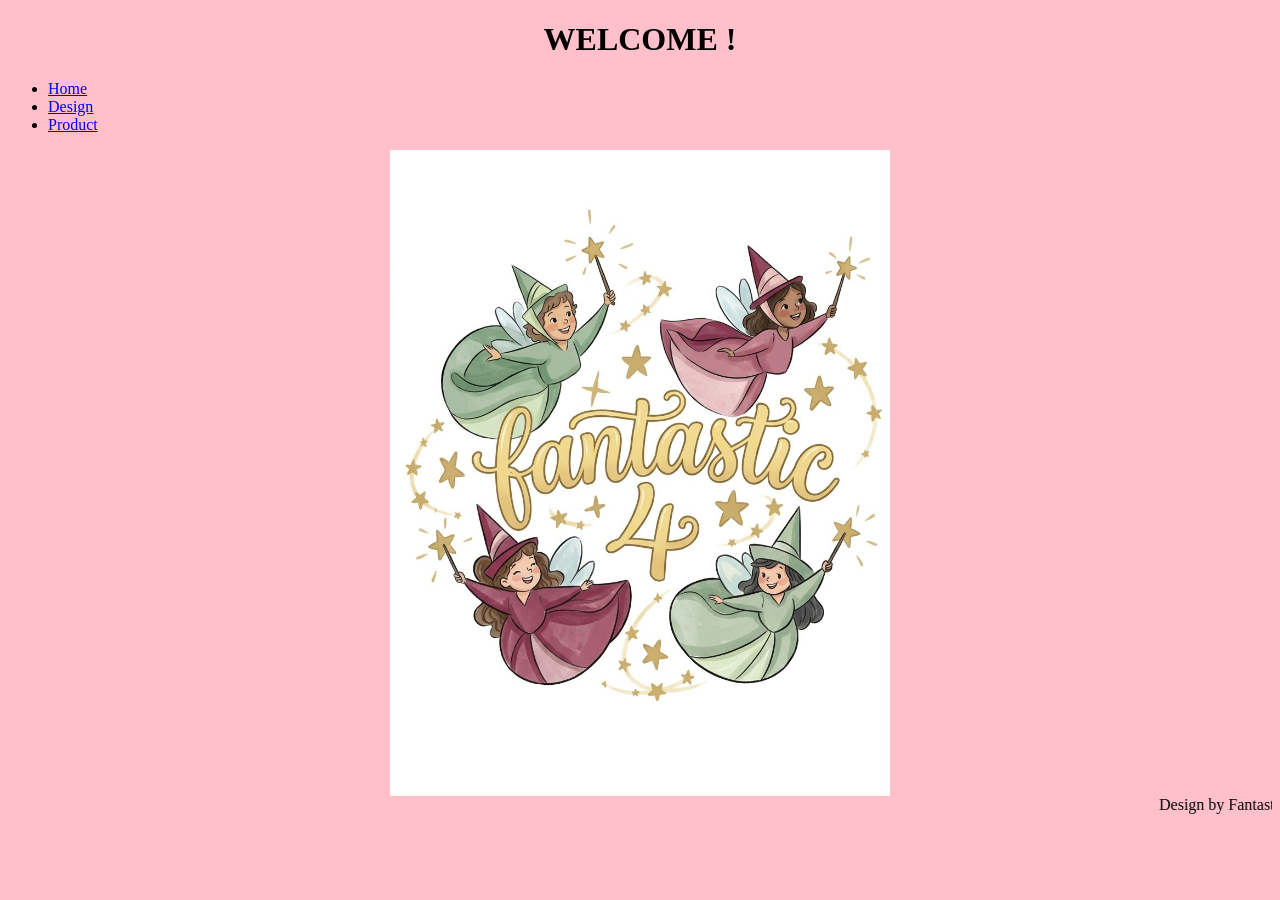
==== commit b8b7f269: "Update index.html" ====
--- a/index.html
+++ b/index.html
@@ -12,7 +12,8 @@
       <li><a href="index.html">Home</a></li>
        <li><a href="design.html">Design</a></li>
        <li><a href="about.html">Product</a></li>
-    </ul>
+    </ul> 
+    <img src= "Fantastic.jpeg" alt="Logo Kelompok" width="500">
   
 
     <marquee>Design by FantasticFour</marquee>
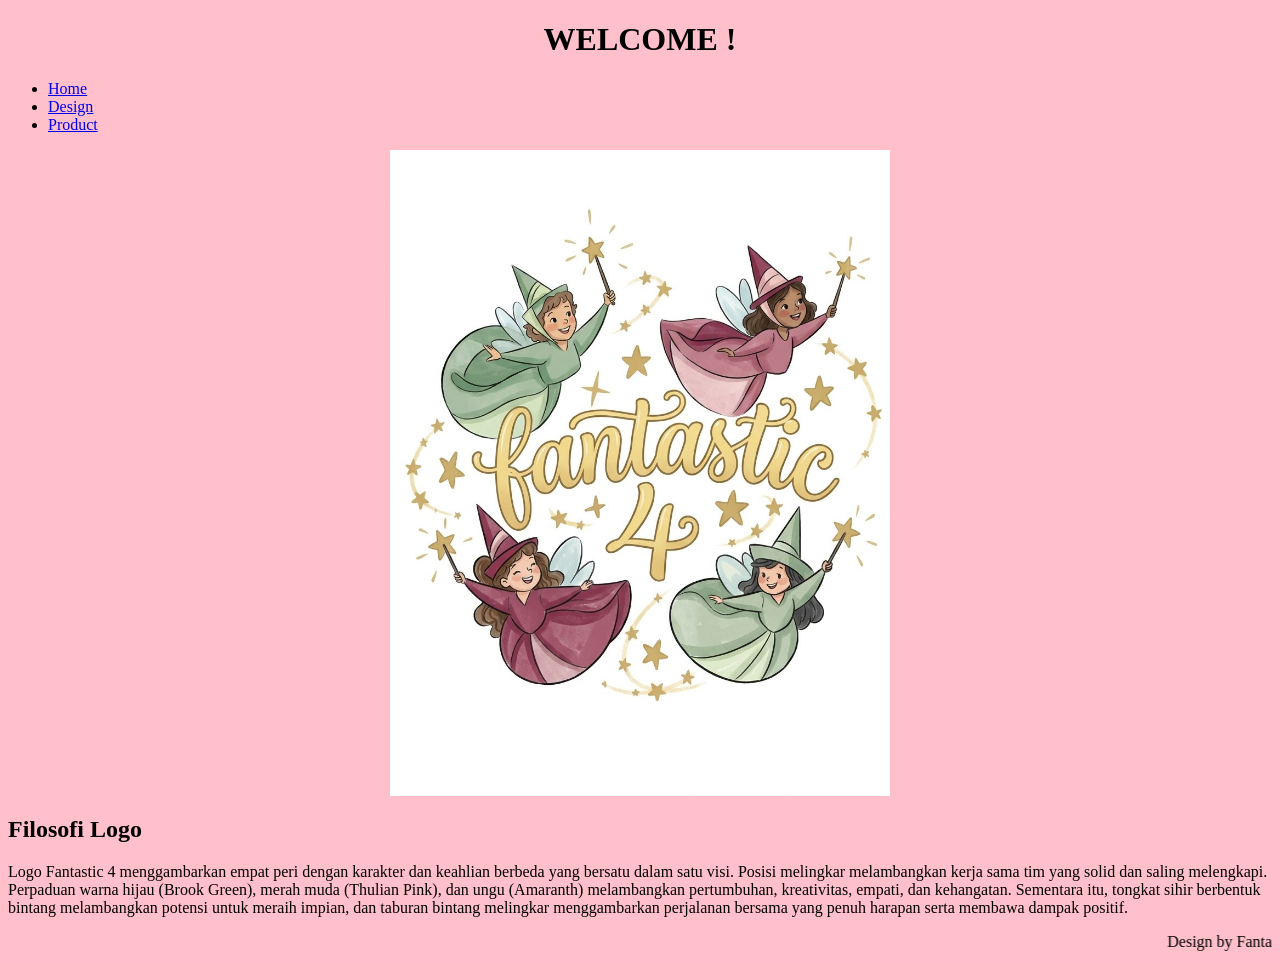
==== commit 52a14f5f: "Update index.html" ====
--- a/index.html
+++ b/index.html
@@ -14,6 +14,13 @@
        <li><a href="about.html">Product</a></li>
     </ul> 
     <img src= "Fantastic.jpeg" alt="Logo Kelompok" width="500">
+    <h2>
+      Filosofi Logo
+    </h2>
+    <p> Logo Fantastic 4 menggambarkan empat peri dengan karakter dan keahlian berbeda yang bersatu dalam satu visi.
+      Posisi melingkar melambangkan kerja sama tim yang solid dan saling melengkapi.
+      Perpaduan warna hijau (Brook Green), merah muda (Thulian Pink), dan ungu (Amaranth) melambangkan pertumbuhan, kreativitas, empati, dan kehangatan.
+      Sementara itu, tongkat sihir berbentuk bintang melambangkan potensi untuk meraih impian, dan taburan bintang melingkar menggambarkan perjalanan bersama yang penuh harapan serta membawa dampak positif.</p>
   
 
     <marquee>Design by FantasticFour</marquee>
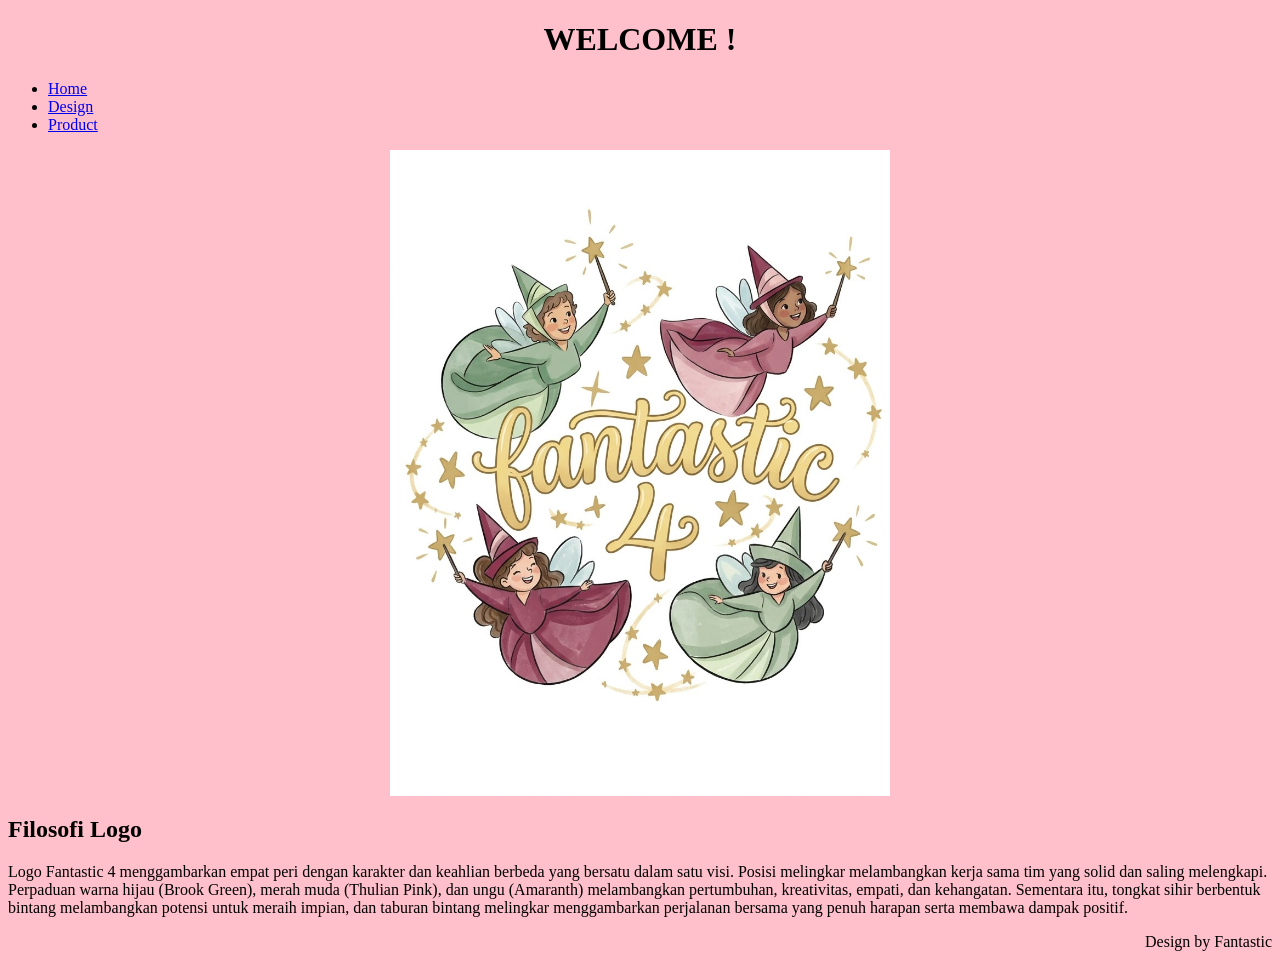
==== commit e4371faa: "Update index.html" ====
--- a/index.html
+++ b/index.html
@@ -6,6 +6,7 @@
     <meta name="viewport" content="width=device-width, initial-scale=1.0">
     <title>Pen</title>
   </head>
+  <div class="container">
   <body>
     <h1> WELCOME ! </h1>
      <ul>
@@ -25,4 +26,5 @@
 
     <marquee>Design by FantasticFour</marquee>
   </body>
+  </div>
 </html>
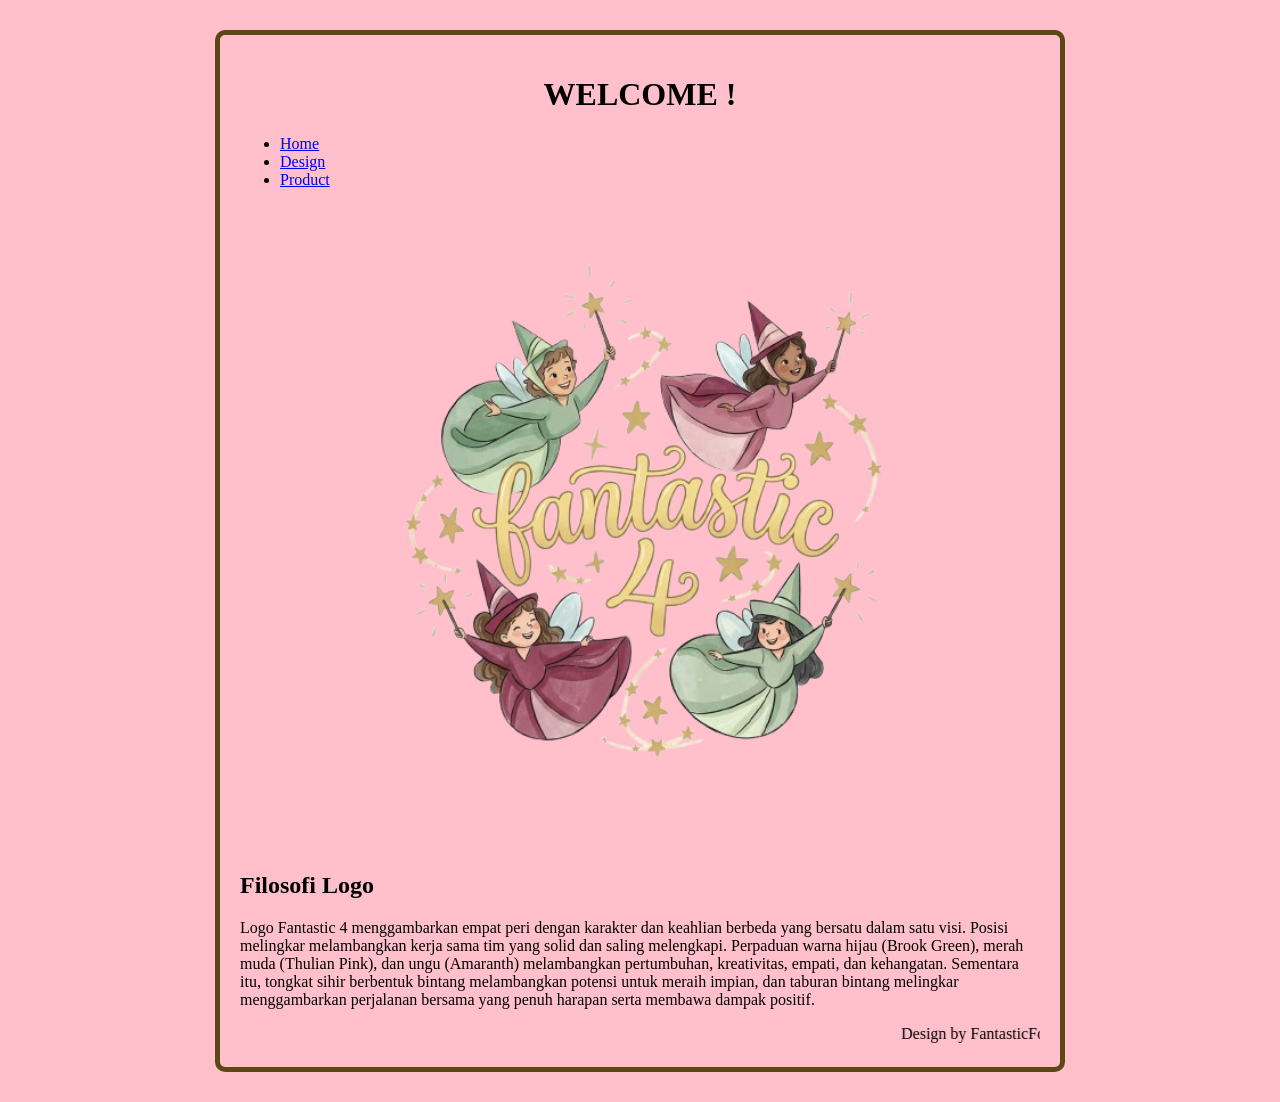
==== commit 5e22ce2c: "Update index.html" ====
--- a/index.html
+++ b/index.html
@@ -14,7 +14,7 @@
        <li><a href="design.html">Design</a></li>
        <li><a href="about.html">Product</a></li>
     </ul> 
-    <img src= "Fantastic.jpeg" alt="Logo Kelompok" width="500">
+    <img src= "Logo.png" alt="Logo Kelompok" width="500">
     <h2>
       Filosofi Logo
     </h2>
--- a/style.css
+++ b/style.css
@@ -2,10 +2,14 @@
   }
 
 body{background-color: pink;
-     border: 3 px solid gray;
-  border-radius: 15 px; 
-     padding:20 px 
     }
+.container{
+  max-width: 800px;
+  margin: 30px auto;          
+  border: 5px solid #5C4816;  
+  border-radius: 10px;        
+  padding: 20px;              
+}
 
 h1{text-align : center ;}
 
